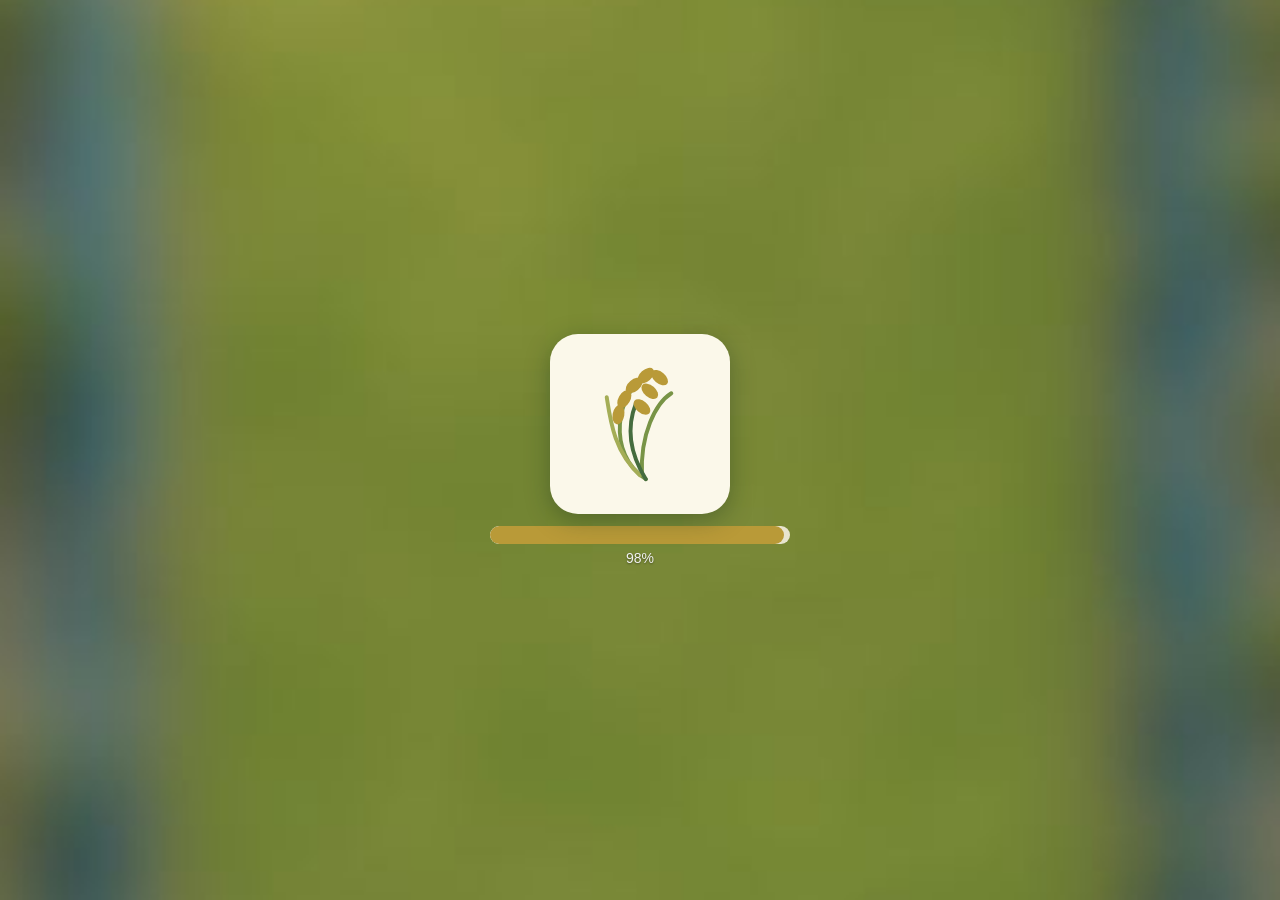
==== index.html @ fe11d950 "Niigata Rice Field Puzzle staging build 1: client's Stage-Clear Mode in the GameBull hosting shell (" ====
<!doctype html>
<!-- Niigata Rice Field Puzzle, GameBull web build. This page is the host-facing shell:
     - the loading page (Unity IdeofuzionBridge template behaviour, playbook section 7): baked blurred backdrop from
       the client's art, spinner, tenant icon from /context (gameLogoUrl, then gameBannerUrl) with the 4 s / 30 s
       clocks, the client's rice mark as the built-in icon;
     - a frame filling the whole page (safe areas excepted) that runs the client's page (app.html) with the same
       launch URL. Their own Stage Mode screens (stage map, 1-life confirm, results, voucher) are the GameBull UI. -->
<html lang="ja">
<head>
<meta charset="utf-8">
<meta name="viewport" content="width=device-width, initial-scale=1, maximum-scale=1, user-scalable=no, viewport-fit=cover">
<meta name="referrer" content="no-referrer">
<meta name="theme-color" content="#234d35">
<title>にいがた 田んぼパズル</title>
<link rel="icon" href="assets/rice-mark.svg" type="image/svg+xml">
<link rel="stylesheet" href="gb/loader.css">
</head>
<body>
<iframe id="gb-frame" title="にいがた 田んぼパズル" allow="autoplay; fullscreen; clipboard-write"></iframe>
<div id="gb-loading">
  <div id="unity-loading-bar">
    <div id="unity-logo"><div id="gb-tenant-logo"></div><div id="gb-spinner"></div></div>
    <div id="unity-progress-bar-empty"><div id="unity-progress-bar-full"></div></div>
    <div id="unity-progress-percent">0%</div>
  </div>
</div>
<script src="gb/env.js"></script>
<script src="gb/nozoom.js"></script>
<script src="gb/loader.js"></script>
</body>
</html>
---- gb/loader.css ----
/* Loading page (Unity IdeofuzionBridge template values; spinner and bar colours from the client's page: their
   theme green #234d35 and the gold of their rice mark). #gb-loading paints the whole window until the client's
   page is ready; teardown() removes it (and its art) from the DOM, so no backdrop is left behind (trap 14 / BP-1). */
html, body { margin: 0; padding: 0; background: #f3f1e3; width: 100%; height: 100%; overflow: hidden; touch-action: pan-x pan-y; }
/* The frame takes the whole box the host gives this page, with no fixed size, aspect ratio or scale: the client's
   own responsive mobile.css fits their page to it. Inset by the phone's safe areas only, because inside an iframe
   the client's own env(safe-area-inset-*) padding is 0. */
#gb-frame { position: fixed; top: env(safe-area-inset-top, 0px); right: env(safe-area-inset-right, 0px);
  bottom: env(safe-area-inset-bottom, 0px); left: env(safe-area-inset-left, 0px);
  width: calc(100% - env(safe-area-inset-left, 0px) - env(safe-area-inset-right, 0px));
  height: calc(100% - env(safe-area-inset-top, 0px) - env(safe-area-inset-bottom, 0px));
  border: 0; display: block; background: #f3f1e3; }
#gb-loading { position: fixed; inset: 0; z-index: 1200; background: #234d35 url("./assets/loading-bg.jpg") center / cover no-repeat;
  touch-action: none; -webkit-user-select: none; user-select: none; }
#unity-loading-bar { position: absolute; left: 50%; top: 50%; transform: translate(-50%, -50%); text-align: center; }
#unity-logo { position: relative; width: 180px; height: 180px; margin: 0 auto 12px; background: none; }
/* Built-in icon: the client's own rice mark (their favicon / title mark) on their page colour. */
#unity-logo.gb-fallback { background: #fbf8ea url("../assets/rice-mark.svg") center / 52% no-repeat; border-radius: 28px;
  box-shadow: 0 6px 24px rgba(20, 45, 30, .35); }
#gb-tenant-logo { position: absolute; inset: 0; background-position: center; background-repeat: no-repeat; background-size: contain;
  opacity: 0; transition: opacity .25s ease; }
#gb-tenant-logo.gb-ready { opacity: 1; }
#gb-spinner { position: absolute; left: 50%; top: 50%; width: 44px; height: 44px; margin: -22px 0 0 -22px;
  border: 4px solid rgba(255,255,255,0.25); border-top-color: #d9b44a; border-radius: 50%; animation: gb-spin 0.8s linear infinite; }
@keyframes gb-spin { to { transform: rotate(360deg); } }
@media (prefers-reduced-motion: reduce) { #gb-spinner { animation-duration: 3s; } }
#unity-progress-bar-empty { width: 300px; max-width: 80vw; height: 18px; margin: 12px auto 0; background: #e8e4cf; border-radius: 9px; overflow: hidden; }
#unity-progress-bar-full { width: 0%; height: 100%; background: #b99a38; border-radius: 9px; transition: width 0.1s ease; }
#unity-progress-percent { color: #F2F2F2; font: 14px arial, sans-serif; margin-top: 6px; text-shadow: 0 1px 2px rgba(0,0,0,.4); }
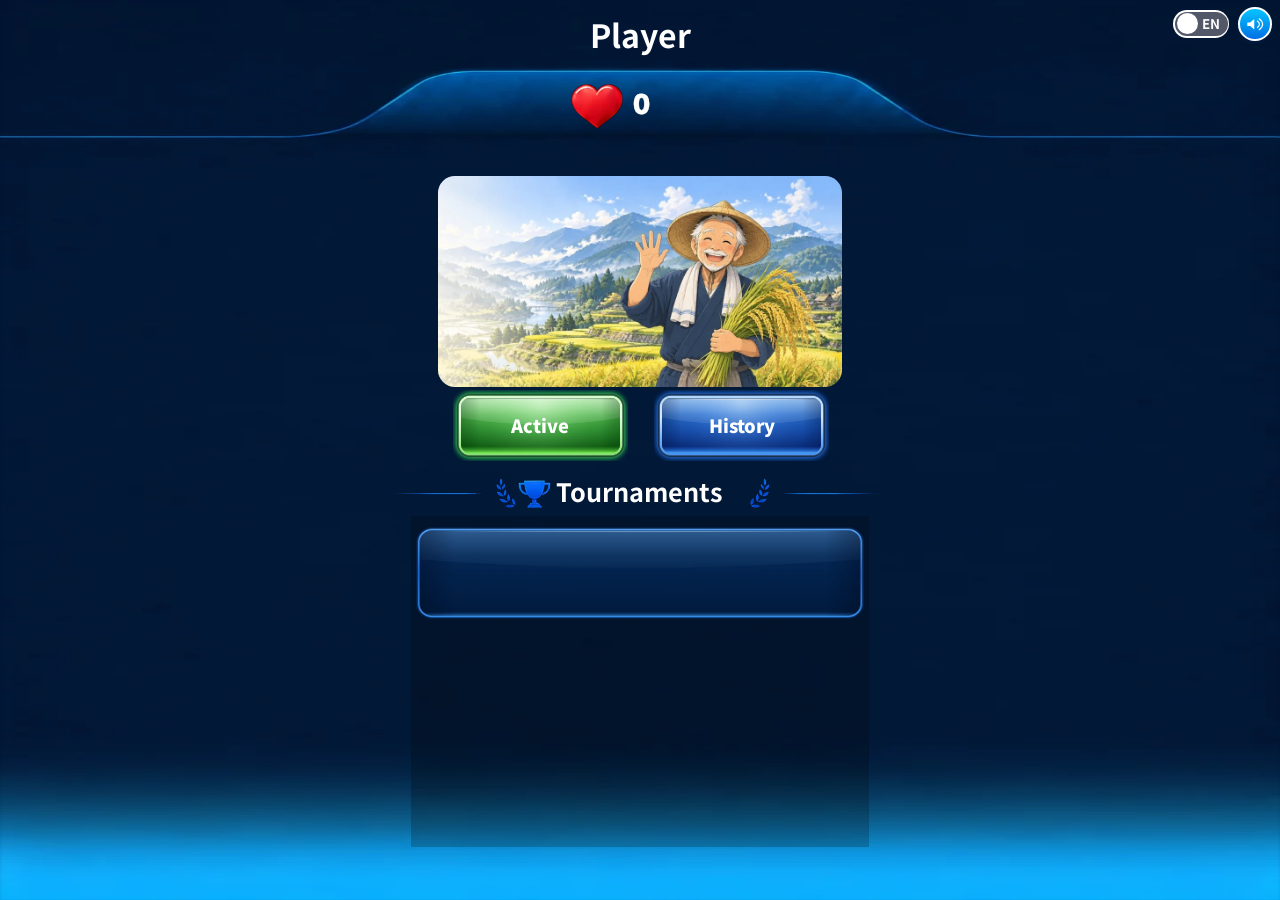
==== commit 13cb1ec4: "Niigata Rice Field Puzzle staging build 2: GameBull lobby, tournaments, Score Challenge and board li" ====
--- a/index.html
+++ b/index.html
@@ -1,31 +1,31 @@
-<!doctype html>
-<!-- Niigata Rice Field Puzzle, GameBull web build. This page is the host-facing shell:
-     - the loading page (Unity IdeofuzionBridge template behaviour, playbook section 7): baked blurred backdrop from
-       the client's art, spinner, tenant icon from /context (gameLogoUrl, then gameBannerUrl) with the 4 s / 30 s
-       clocks, the client's rice mark as the built-in icon;
-     - a frame filling the whole page (safe areas excepted) that runs the client's page (app.html) with the same
-       launch URL. Their own Stage Mode screens (stage map, 1-life confirm, results, voucher) are the GameBull UI. -->
-<html lang="ja">
-<head>
-<meta charset="utf-8">
-<meta name="viewport" content="width=device-width, initial-scale=1, maximum-scale=1, user-scalable=no, viewport-fit=cover">
-<meta name="referrer" content="no-referrer">
-<meta name="theme-color" content="#234d35">
-<title>にいがた 田んぼパズル</title>
-<link rel="icon" href="assets/rice-mark.svg" type="image/svg+xml">
-<link rel="stylesheet" href="gb/loader.css">
-</head>
-<body>
-<iframe id="gb-frame" title="にいがた 田んぼパズル" allow="autoplay; fullscreen; clipboard-write"></iframe>
-<div id="gb-loading">
-  <div id="unity-loading-bar">
-    <div id="unity-logo"><div id="gb-tenant-logo"></div><div id="gb-spinner"></div></div>
-    <div id="unity-progress-bar-empty"><div id="unity-progress-bar-full"></div></div>
-    <div id="unity-progress-percent">0%</div>
-  </div>
-</div>
-<script src="gb/env.js"></script>
-<script src="gb/nozoom.js"></script>
-<script src="gb/loader.js"></script>
-</body>
-</html>
+<!doctype html>
+<!-- Niigata Rice Field Puzzle, GameBull web build (portrait). This page is the host-facing shell:
+     - the loading page (Unity IdeofuzionBridge template behaviour, playbook section 7): blurred backdrop baked from
+       the client's art, spinner, tenant icon from /context (gameLogoUrl, then gameBannerUrl) with the 4 s / 30 s clocks;
+     - a frame filling the whole page (safe areas excepted; the client's responsive mobile.css fits their page to
+       it) that runs the game (app.html) with the same launch URL. -->
+<html lang="ja">
+<head>
+<meta charset="utf-8">
+<meta name="viewport" content="width=device-width, initial-scale=1, maximum-scale=1, user-scalable=no, viewport-fit=cover">
+<meta name="referrer" content="no-referrer">
+<meta name="theme-color" content="#234d35">
+<title>にいがた 田んぼパズル</title>
+<link rel="icon" type="image/png" href="./gb/favicon-EmuosKQa.png">+
+  <script type="module" crossorigin src="./gb/index-BARf87u2.js"></script>
+  <link rel="modulepreload" crossorigin href="./gb/nozoom-DqrP0v6j.js">
+  <link rel="stylesheet" crossorigin href="./gb/index-DK9kWzbx.css">
+</head>
+<body>
+<iframe id="gb-frame" title="にいがた 田んぼパズル" allow="autoplay; fullscreen; clipboard-write"></iframe>
+<div id="gb-loading">
+  <div id="unity-loading-bar">
+    <div id="unity-logo"><div id="gb-tenant-logo"></div><div id="gb-spinner"></div></div>
+    <div id="unity-progress-bar-empty"><div id="unity-progress-bar-full"></div></div>
+    <div id="unity-progress-percent">0%</div>
+  </div>
+</div>+
+</body>
+</html>
--- a/gb/index-DK9kWzbx.css
+++ b/gb/index-DK9kWzbx.css
@@ -0,0 +1 @@
+html,body{touch-action:pan-x pan-y;background:#001b15;width:100%;height:100%;margin:0;padding:0;overflow:hidden}#gb-frame{top:env(safe-area-inset-top,0px);right:env(safe-area-inset-right,0px);bottom:env(safe-area-inset-bottom,0px);left:env(safe-area-inset-left,0px);width:calc(100% - env(safe-area-inset-left,0px) - env(safe-area-inset-right,0px));height:calc(100% - env(safe-area-inset-top,0px) - env(safe-area-inset-bottom,0px));background:#001b15;border:0;display:block;position:fixed}#gb-loading{z-index:1200;touch-action:none;-webkit-user-select:none;user-select:none;background:#001b15 url(./loading-bg-DwlB0UAe.jpg) 50%/cover no-repeat;position:fixed;inset:0}#unity-loading-bar{text-align:center;position:absolute;top:50%;left:50%;transform:translate(-50%,-50%)}#unity-logo{background:0 0;width:180px;height:180px;margin:0 auto 12px;position:relative}#unity-logo.gb-fallback{background:url(./game-icon-D8u_l4Cd.jpg) 50%/contain no-repeat;border-radius:28px}#gb-tenant-logo{opacity:0;background-position:50%;background-repeat:no-repeat;background-size:contain;transition:opacity .25s;position:absolute;inset:0}#gb-tenant-logo.gb-ready{opacity:1}#gb-spinner{border:4px solid #ffffff2e;border-top-color:#e3c382;border-radius:50%;width:44px;height:44px;margin:-22px 0 0 -22px;animation:.8s linear infinite gb-spin;position:absolute;top:50%;left:50%}@keyframes gb-spin{to{transform:rotate(360deg)}}@media (prefers-reduced-motion:reduce){#gb-spinner{animation-duration:3s}}#unity-progress-bar-empty{background:#d9d9d9;border-radius:9px;width:300px;height:18px;margin:12px auto 0;overflow:hidden}#unity-progress-bar-full{background:#c9a75e;border-radius:9px;width:0%;height:100%;transition:width .1s}#unity-progress-percent{color:#f2f2f2;margin-top:6px;font:14px arial,sans-serif}
